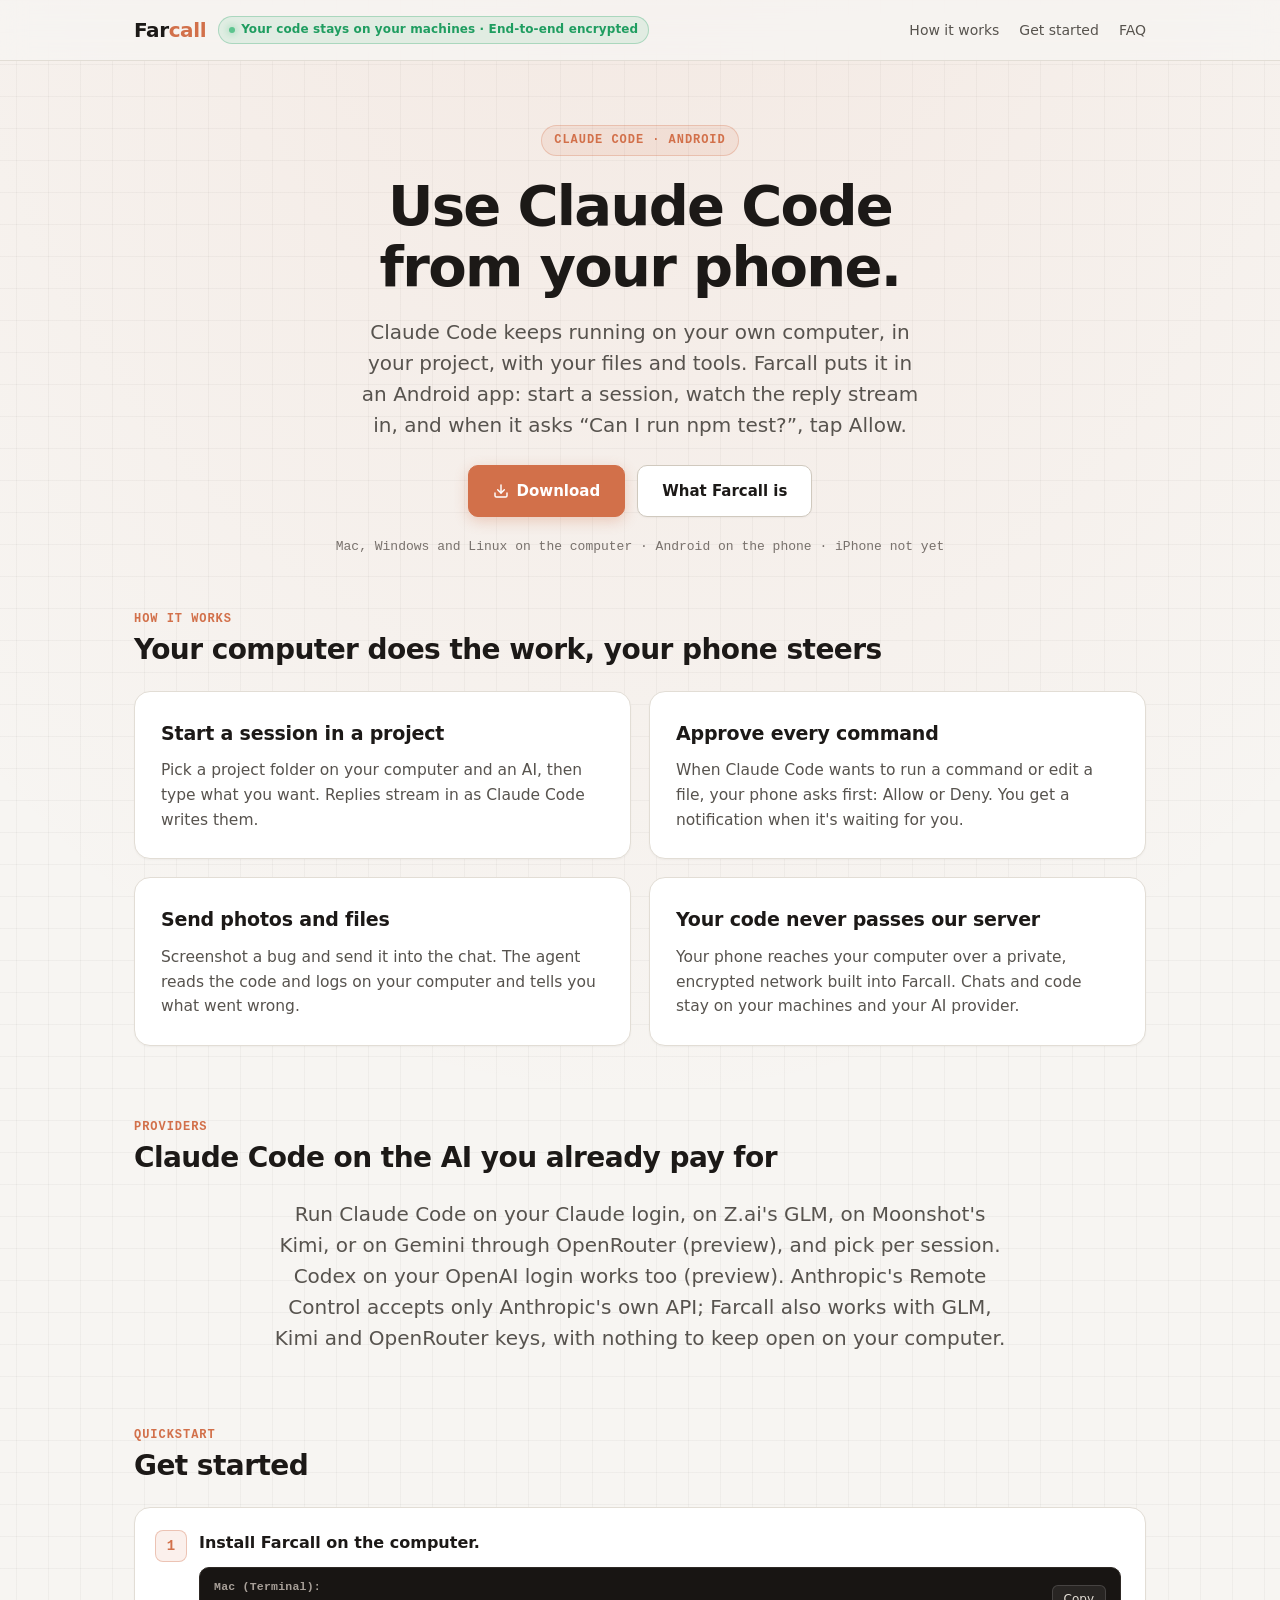
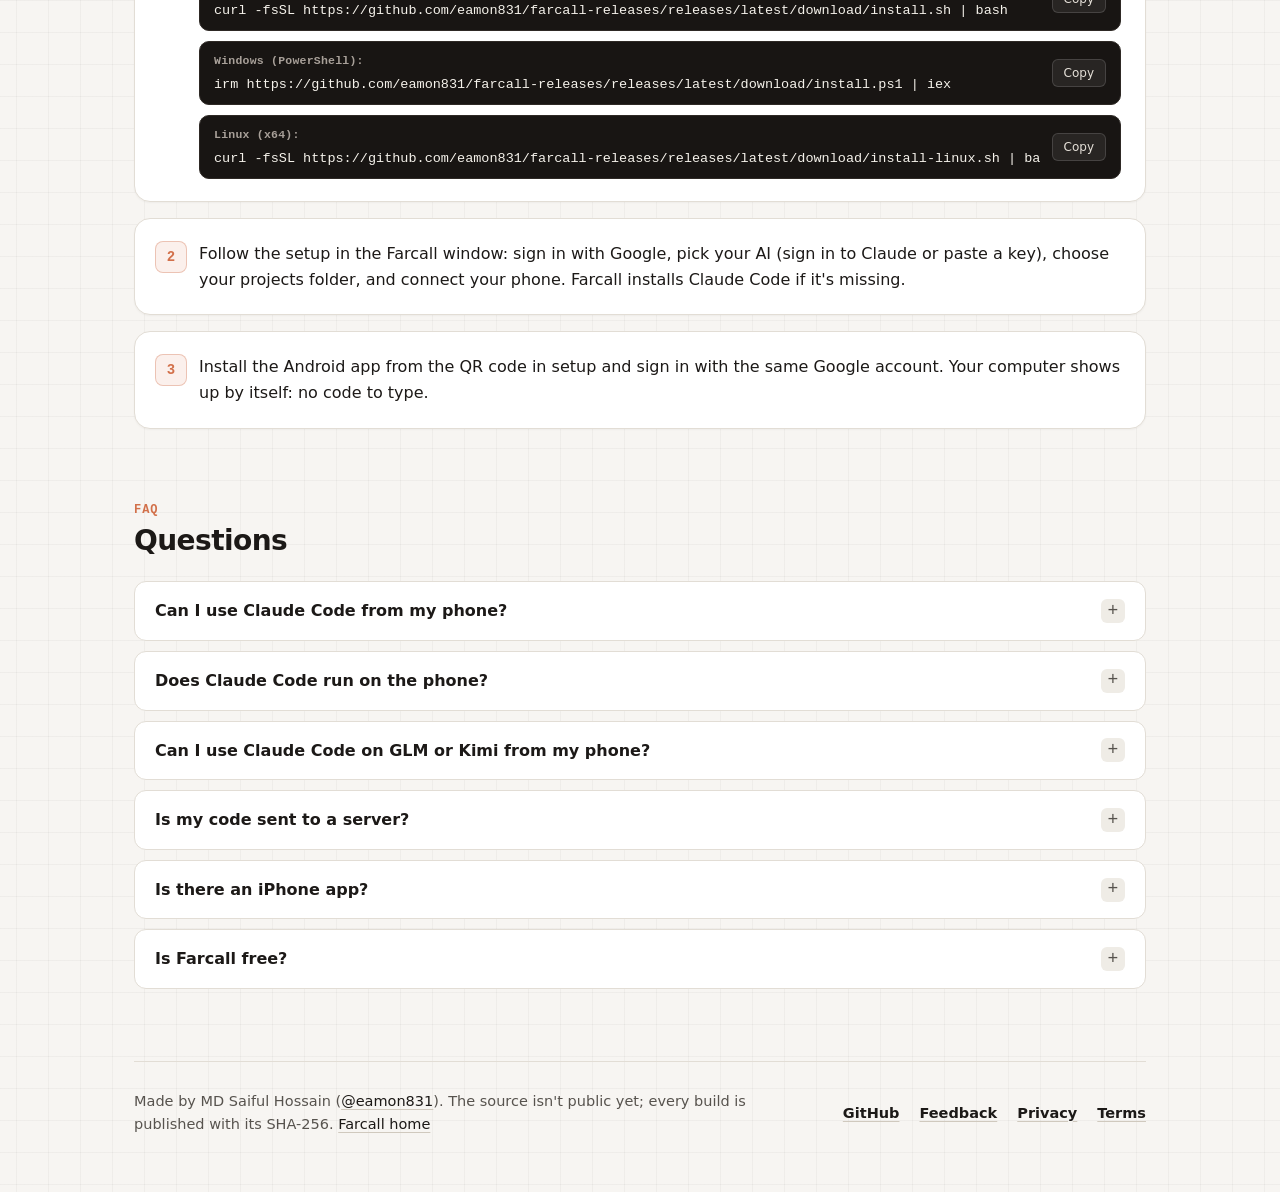
==== claude-code-from-phone/index.html @ 438e06a1 "Terms page (draft) linked from every footer and the sitemap Google's consent screen names a Terms of" ====
<!doctype html>
<html lang="en">
<head>
<meta charset="utf-8">
<meta name="viewport" content="width=device-width, initial-scale=1">
<title>Use Claude Code from your phone (Android) · Farcall</title>
<meta name="description" content="Run Claude Code on your own Mac, Windows or Linux computer and drive it from your Android phone: start sessions, watch replies stream, and approve or deny every command. Works with Claude, GLM, Kimi or Gemini.">
<link rel="canonical" href="https://farcall.app/claude-code-from-phone/">
<link rel="icon" href="/images/favicon.svg" type="image/svg+xml">
<link rel="icon" href="/images/favicon-32.png" sizes="32x32" type="image/png">
<link rel="icon" href="/images/favicon-192.png" sizes="192x192" type="image/png">
<link rel="apple-touch-icon" href="/images/apple-touch-icon.png">
<meta name="theme-color" content="#1C1917">
<meta property="og:type" content="article">
<meta property="og:site_name" content="Farcall">
<meta property="og:title" content="Use Claude Code from your phone">
<meta property="og:description" content="Claude Code runs on your own computer; you chat with it and approve its commands from your Android phone. Your code and chats stay on your machines.">
<meta property="og:url" content="https://farcall.app/claude-code-from-phone/">
<meta property="og:image" content="https://farcall.app/images/social-card.png">
<meta property="og:image:width" content="1200">
<meta property="og:image:height" content="630">
<meta name="twitter:card" content="summary_large_image">
<meta name="twitter:title" content="Use Claude Code from your phone">
<meta name="twitter:description" content="Claude Code on your own computer, driven from your Android phone. Approve every command with a tap.">
<meta name="twitter:image" content="https://farcall.app/images/social-card.png">
<link rel="stylesheet" href="/site.css">
<script type="application/ld+json">
{"@context": "https://schema.org", "@type": "FAQPage", "mainEntity": [{"@type": "Question", "name": "Can I use Claude Code from my phone?", "acceptedAnswer": {"@type": "Answer", "text": "Yes. Claude Code keeps running on your own computer, and Farcall gives you an Android app to drive it: start a session in a project, read replies as they stream, and approve or deny each command or file edit."}}, {"@type": "Question", "name": "Does Claude Code run on the phone?", "acceptedAnswer": {"@type": "Answer", "text": "No. It runs on your Mac, Windows PC or Linux machine, with your files, tools and logins. The phone is the remote: you type what you want and tap Allow or Deny."}}, {"@type": "Question", "name": "Can I use Claude Code on GLM or Kimi from my phone?", "acceptedAnswer": {"@type": "Answer", "text": "Yes. Claude Code in Farcall can run on your Claude login, on Z.ai's GLM, on Moonshot's Kimi, or on Gemini through OpenRouter (preview). You pick per session."}}, {"@type": "Question", "name": "Is my code sent to a server?", "acceptedAnswer": {"@type": "Answer", "text": "No. Your phone reaches your computer over a private, encrypted network built into Farcall. Farcall's server only signs your devices in and helps them find each other; your code and chats stay on your machines and your AI provider."}}, {"@type": "Question", "name": "Is there an iPhone app?", "acceptedAnswer": {"@type": "Answer", "text": "Not yet: the phone app is Android only for now."}}, {"@type": "Question", "name": "Is Farcall free?", "acceptedAnswer": {"@type": "Answer", "text": "Yes, Farcall itself is free to download. You pay your AI provider as you normally would."}}]}
</script>
</head>
<body>

<header class="site-header">
  <div class="header-inner">
    <div class="brand-wrap">
      <a class="brand" href="/" style="text-decoration:none">Far<span>call</span></a>
      <span class="status-pill">Your code stays on your machines · End-to-end encrypted</span>
    </div>
    <nav class="header-nav" aria-label="Page sections">
      <a href="#how">How it works</a>
      <a href="#setup">Get started</a>
      <a href="#questions">FAQ</a>
    </nav>
  </div>
</header>

<main>
  <section class="hero">
    <div class="eyebrow">Claude Code · Android</div>
    <h1>Use Claude Code from your phone.</h1>
    <p class="lead">Claude Code keeps running on your own computer, in your project, with your files and tools. Farcall puts it in an Android app: start a session, watch the reply stream in, and when it asks &ldquo;Can I run npm test?&rdquo;, tap Allow.</p>

    <div class="buttons">
      <a class="btn primary" href="https://github.com/eamon831/farcall-releases/releases/latest">
        <svg viewBox="0 0 24 24" fill="none" stroke="currentColor" stroke-width="2.2" stroke-linecap="round" stroke-linejoin="round" aria-hidden="true"><path d="M21 15v4a2 2 0 0 1-2 2H5a2 2 0 0 1-2-2v-4"/><polyline points="7 10 12 15 17 10"/><line x1="12" y1="15" x2="12" y2="3"/></svg>
        Download
      </a>
      <a class="btn" href="/">What Farcall is</a>
    </div>

    <p class="aside">Mac, Windows and Linux on the computer · Android on the phone · iPhone not yet</p>
  </section>

  <section class="features-section" id="how">
    <div class="section-head">
      <span class="section-kicker">How it works</span>
      <h2 class="section-title">Your computer does the work, your phone steers</h2>
    </div>
    <div class="grid">
      <div class="card">
        <h2>Start a session in a project</h2>
        <p>Pick a project folder on your computer and an AI, then type what you want. Replies stream in as Claude Code writes them.</p>
      </div>
      <div class="card">
        <h2>Approve every command</h2>
        <p>When Claude Code wants to run a command or edit a file, your phone asks first: Allow or Deny. You get a notification when it's waiting for you.</p>
      </div>
      <div class="card">
        <h2>Send photos and files</h2>
        <p>Screenshot a bug and send it into the chat. The agent reads the code and logs on your computer and tells you what went wrong.</p>
      </div>
      <div class="card">
        <h2>Your code never passes our server</h2>
        <p>Your phone reaches your computer over a private, encrypted network built into Farcall. Chats and code stay on your machines and your AI provider.</p>
      </div>
    </div>
  </section>

  <section class="features-section" id="providers">
    <div class="section-head">
      <span class="section-kicker">Providers</span>
      <h2 class="section-title">Claude Code on the AI you already pay for</h2>
    </div>
    <p class="lead" style="max-width:760px;margin:0 auto 22px;text-align:center">Run Claude Code on your Claude login, on Z.ai's GLM, on Moonshot's Kimi, or on Gemini through OpenRouter (preview), and pick per session. Codex on your OpenAI login works too (preview). Anthropic's Remote Control accepts only Anthropic's own API; Farcall also works with GLM, Kimi and OpenRouter keys, with nothing to keep open on your computer.</p>
  </section>

  <section class="setup-section" id="setup">
    <div class="section-head">
      <span class="section-kicker">Quickstart</span>
      <h3>Get started</h3>
    </div>
    <ol class="steps">
      <li>
        <span class="step-title">Install Farcall on the computer.</span>
        <div class="cmd-list">
          <div class="cmd-row">
            <div class="cmd-content">
              <span class="os-label">Mac (Terminal):</span>
              <code>curl -fsSL https://github.com/eamon831/farcall-releases/releases/latest/download/install.sh | bash</code>
            </div>
            <button type="button" class="copy-btn" aria-label="Copy Mac command">Copy</button>
          </div>
          <div class="cmd-row">
            <div class="cmd-content">
              <span class="os-label">Windows (PowerShell):</span>
              <code>irm https://github.com/eamon831/farcall-releases/releases/latest/download/install.ps1 | iex</code>
            </div>
            <button type="button" class="copy-btn" aria-label="Copy Windows command">Copy</button>
          </div>
          <div class="cmd-row">
            <div class="cmd-content">
              <span class="os-label">Linux (x64):</span>
              <code>curl -fsSL https://github.com/eamon831/farcall-releases/releases/latest/download/install-linux.sh | bash</code>
            </div>
            <button type="button" class="copy-btn" aria-label="Copy Linux command">Copy</button>
          </div>
        </div>
      </li>
      <li>Follow the setup in the Farcall window: sign in with Google, pick your AI (sign in to Claude or paste a key), choose your projects folder, and connect your phone. Farcall installs Claude Code if it's missing.</li>
      <li>Install the Android app from the QR code in setup and sign in with the same Google account. Your computer shows up by itself: no code to type.</li>
    </ol>
  </section>

  <section class="faq-section" id="questions">
    <div class="section-head">
      <span class="section-kicker">FAQ</span>
      <h3>Questions</h3>
    </div>
    <div class="faq">
      <details><summary>Can I use Claude Code from my phone?</summary><p>Yes. Claude Code keeps running on your own computer, and Farcall gives you an Android app to drive it: start a session in a project, read replies as they stream, and approve or deny each command or file edit.</p></details>
      <details><summary>Does Claude Code run on the phone?</summary><p>No. It runs on your Mac, Windows PC or Linux machine, with your files, tools and logins. The phone is the remote: you type what you want and tap Allow or Deny.</p></details>
      <details><summary>Can I use Claude Code on GLM or Kimi from my phone?</summary><p>Yes. Claude Code in Farcall can run on your Claude login, on Z.ai's GLM, on Moonshot's Kimi, or on Gemini through OpenRouter (preview). You pick per session.</p></details>
      <details><summary>Is my code sent to a server?</summary><p>No. Your phone reaches your computer over a private, encrypted network built into Farcall. Farcall's server only signs your devices in and helps them find each other; your code and chats stay on your machines and your AI provider.</p></details>
      <details><summary>Is there an iPhone app?</summary><p>Not yet: the phone app is Android only for now.</p></details>
      <details><summary>Is Farcall free?</summary><p>Yes, Farcall itself is free to download. You pay your AI provider as you normally would.</p></details>
    </div>
  </section>

  <footer>
    <span class="footer-note">Made by MD Saiful Hossain (<a href="https://github.com/eamon831">@eamon831</a>). The source isn't public yet; every build is published with its SHA-256. <a href="/">Farcall home</a></span>
    <div class="footer-links">
      <a href="https://github.com/eamon831/farcall-releases">GitHub</a>
      <a href="https://github.com/eamon831/farcall-releases/issues/new/choose">Feedback</a>
      <a href="/privacy/">Privacy</a>
      <a href="/terms/">Terms</a>
    </div>
  </footer>
</main>

<script>
  document.querySelectorAll('.copy-btn').forEach(btn => {
    btn.addEventListener('click', () => {
      const code = btn.parentElement.querySelector('code').innerText;
      navigator.clipboard.writeText(code).then(() => {
        btn.textContent = 'Copied';
        btn.classList.add('copied');
        setTimeout(() => { btn.textContent = 'Copy'; btn.classList.remove('copied'); }, 1800);
      });
    });
  });
</script>
<!-- Cloudflare Web Analytics (counts visits; no cookies, no personal data). The token is public by design. -->
<script type='module' src='https://static.cloudflareinsights.com/beacon.min.js' data-cf-beacon='{"token": "83fa978853154d9fa263d07489d4963b"}'></script>
<!-- End Cloudflare Web Analytics -->
</body>
</html>
---- site.css ----
:root {
    --bg: #F7F5F2;
    --bg-elevated: #FFFFFF;
    --bg-subtle: #EFECE6;
    --fg: #1C1917;
    --muted: #57534E;
    --subtle: #78716C;
    --line: #E2DDD5;
    --line-strong: #D0C9BE;
    --accent: #D2704A;
    --accent-hover: #BD5E38;
    --accent-fg: #FFFFFF;
    --accent-tint: rgba(210, 112, 74, 0.1);
    --emerald: #1F9D60;
    --emerald-bg: rgba(92, 196, 142, 0.14);
    --emerald-dot: #5CC48E;
    --code-bg: #181513;
    --code-fg: #F5F2EB;
    --code-line: #2E2925;
    --shadow-sm: 0 1px 2px rgba(28, 25, 23, 0.04);
    --shadow-md: 0 12px 32px -8px rgba(28, 25, 23, 0.08), 0 2px 6px rgba(28, 25, 23, 0.04);
    --shadow-phone: 0 24px 48px -12px rgba(28, 25, 23, 0.18), 0 4px 12px rgba(28, 25, 23, 0.08);
    --grid-color: rgba(28, 25, 23, 0.035);
  }

  @media (prefers-color-scheme: dark) {
    :root {
      --bg: #110F0E;
      --bg-elevated: #1A1715;
      --bg-subtle: #221E1B;
      --fg: #F5F2EE;
      --muted: #A8A099;
      --subtle: #787069;
      --line: #2B2623;
      --line-strong: #3B342F;
      --accent: #D2704A;
      --accent-hover: #E07E58;
      --accent-fg: #FFFFFF;
      --accent-tint: rgba(210, 112, 74, 0.15);
      --emerald: #5CC48E;
      --emerald-bg: rgba(92, 196, 142, 0.12);
      --emerald-dot: #5CC48E;
      --code-bg: #161311;
      --code-fg: #EDE8E3;
      --code-line: #2B2623;
      --shadow-sm: 0 1px 2px rgba(0, 0, 0, 0.25);
      --shadow-md: 0 16px 36px -8px rgba(0, 0, 0, 0.45);
      --shadow-phone: 0 28px 56px -12px rgba(0, 0, 0, 0.7), 0 0 1px 1px rgba(255, 255, 255, 0.04);
      --grid-color: rgba(255, 255, 255, 0.025);
    }
  }

  * { box-sizing: border-box; }
  html { scroll-behavior: smooth; }

  body {
    margin: 0;
    background-color: var(--bg);
    background-image: 
      radial-gradient(ellipse 80% 50% at 50% -10%, var(--accent-tint), transparent),
      linear-gradient(to right, var(--grid-color) 1px, transparent 1px),
      linear-gradient(to bottom, var(--grid-color) 1px, transparent 1px);
    background-size: 100% 100%, 32px 32px, 32px 32px;
    background-position: top center;
    color: var(--fg);
    font: 16px/1.6 system-ui, -apple-system, BlinkMacSystemFont, "Segoe UI", Roboto, Oxygen, Ubuntu, Cantarell, sans-serif;
    -webkit-font-smoothing: antialiased;
  }

  /* Top Header Navigation */
  .site-header {
    position: sticky;
    top: 0;
    z-index: 50;
    backdrop-filter: blur(12px);
    -webkit-backdrop-filter: blur(12px);
    background: color-mix(in srgb, var(--bg) 82%, transparent);
    border-bottom: 1px solid var(--line);
  }
  .header-inner {
    max-width: 1060px;
    margin: 0 auto;
    padding: 14px 24px;
    display: flex;
    align-items: center;
    justify-content: space-between;
    gap: 16px;
  }
  .brand-wrap {
    display: flex;
    align-items: center;
    gap: 12px;
  }
  .brand {
    font-weight: 750;
    font-size: 20px;
    letter-spacing: -0.02em;
    color: var(--fg);
    display: inline-flex;
    align-items: center;
  }
  .brand span { color: var(--accent); }
  .status-pill {
    display: inline-flex;
    align-items: center;
    gap: 6px;
    font-size: 12px;
    font-weight: 600;
    color: var(--emerald);
    background: var(--emerald-bg);
    border: 1px solid color-mix(in srgb, var(--emerald) 28%, transparent);
    padding: 3px 10px;
    border-radius: 999px;
    letter-spacing: 0.01em;
  }
  .status-pill::before {
    content: "";
    width: 6px;
    height: 6px;
    border-radius: 50%;
    background: var(--emerald-dot);
    box-shadow: 0 0 8px var(--emerald-dot);
  }
  .header-nav {
    display: flex;
    align-items: center;
    gap: 20px;
    font-size: 14px;
    font-weight: 500;
  }
  .header-nav a {
    color: var(--muted);
    text-decoration: none;
    transition: color 0.15s ease;
  }
  .header-nav a:hover { color: var(--fg); }
  @media (max-width: 600px) {
    .status-pill { display: none; }
    .header-nav { gap: 14px; font-size: 13px; }
  }

  main {
    max-width: 1060px;
    margin: 0 auto;
    padding: 64px 24px 56px;
  }

  /* Hero Section */
  .hero {
    max-width: 780px;
    margin: 0 auto 52px;
    text-align: center;
  }
  .eyebrow {
    display: inline-flex;
    align-items: center;
    gap: 8px;
    font-family: ui-monospace, SFMono-Regular, Menlo, Monaco, Consolas, monospace;
    font-size: 12px;
    font-weight: 600;
    text-transform: uppercase;
    letter-spacing: 0.08em;
    color: var(--accent);
    background: var(--accent-tint);
    border: 1px solid color-mix(in srgb, var(--accent) 28%, transparent);
    padding: 5px 12px;
    border-radius: 999px;
    margin-bottom: 20px;
  }
  h1 {
    font-size: clamp(32px, 5.2vw, 56px);
    line-height: 1.08;
    margin: 0 0 20px;
    letter-spacing: -0.03em;
    font-weight: 800;
    text-wrap: balance;
  }
  .lead {
    font-size: clamp(17px, 2.2vw, 20px);
    line-height: 1.55;
    color: var(--muted);
    margin: 0 auto 24px;
    max-width: 650px;
    text-wrap: balance;
  }
  .buttons {
    display: flex;
    flex-wrap: wrap;
    justify-content: center;
    gap: 12px;
    margin: 0 0 20px;
  }
  .btn {
    display: inline-flex;
    align-items: center;
    justify-content: center;
    gap: 8px;
    padding: 13px 24px;
    border-radius: 10px;
    text-decoration: none;
    font-weight: 600;
    font-size: 15px;
    border: 1px solid var(--line-strong);
    color: var(--fg);
    background: var(--bg-elevated);
    box-shadow: var(--shadow-sm);
    transition: all 0.15s ease;
  }
  .btn:hover {
    border-color: var(--muted);
    transform: translateY(-1px);
  }
  .btn.primary {
    background: var(--accent);
    color: var(--accent-fg);
    border-color: var(--accent);
    box-shadow: 0 4px 14px rgba(210, 112, 74, 0.3);
  }
  .btn.primary:hover {
    background: var(--accent-hover);
    border-color: var(--accent-hover);
  }
  .btn svg {
    width: 16px;
    height: 16px;
    flex-shrink: 0;
  }
  .aside {
    font-family: ui-monospace, SFMono-Regular, Menlo, Monaco, Consolas, monospace;
    font-size: 13px;
    font-style: normal;
    color: var(--subtle);
    margin: 0;
  }

  /* Phone Showcase Stage */
  .showcase {
    position: relative;
    background: linear-gradient(180deg, var(--bg-elevated) 0%, var(--bg-subtle) 100%);
    border: 1px solid var(--line);
    border-radius: 24px;
    padding: 36px 28px 32px;
    margin: 0 0 72px;
    box-shadow: var(--shadow-md);
  }
  .shots {
    display: grid;
    grid-template-columns: repeat(5, 1fr);
    gap: 20px;
    align-items: start;
  }
  @media (max-width: 1100px) and (min-width: 761px) {
    .shots { grid-template-columns: repeat(3, 1fr); gap: 24px; }
  }
  .shot-item {
    display: flex;
    flex-direction: column;
    align-items: center;
    gap: 14px;
  }
  .shots picture {
    display: block;
    width: 100%;
    max-width: 280px;
    transition: transform 0.25s ease;
  }
  .shots picture:hover {
    transform: translateY(-4px);
  }
  .shots img {
    width: 100%;
    height: auto;
    display: block;
    border-radius: 26px;
    box-shadow: var(--shadow-phone);
  }
  .shot-label {
    display: inline-flex;
    align-items: center;
    gap: 6px;
    font-family: ui-monospace, SFMono-Regular, Menlo, monospace;
    font-size: 12px;
    color: var(--muted);
    background: var(--bg-elevated);
    border: 1px solid var(--line);
    padding: 4px 10px;
    border-radius: 999px;
  }
  .shot-label .step-dot {
    width: 6px;
    height: 6px;
    border-radius: 50%;
    background: var(--accent);
  }
  .shot-item:nth-child(2) .shot-label .step-dot {
    background: var(--emerald-dot);
  }

  @media (max-width: 760px) {
    .showcase { padding: 20px 14px; border-radius: 18px; }
    .shots {
      display: flex;
      overflow-x: auto;
      scroll-snap-type: x mandatory;
      gap: 16px;
      padding-bottom: 8px;
      -webkit-overflow-scrolling: touch;
    }
    .shot-item {
      flex: 0 0 78%;
      max-width: 270px;
      scroll-snap-align: center;
    }
  }

  /* Section Headers */
  .section-head {
    margin: 0 0 24px;
    display: flex;
    flex-direction: column;
    gap: 4px;
  }
  .section-kicker {
    font-family: ui-monospace, SFMono-Regular, Menlo, monospace;
    font-size: 12px;
    font-weight: 600;
    text-transform: uppercase;
    letter-spacing: 0.08em;
    color: var(--accent);
  }
  h3, .section-title {
    font-size: clamp(22px, 3vw, 28px);
    line-height: 1.2;
    font-weight: 750;
    letter-spacing: -0.02em;
    margin: 0;
    color: var(--fg);
  }

  /* Architecture Diagram */
  .arch-section {
    margin: 0 0 72px;
  }
  /* The diagram SVGs carry their own light/dark background (images/diagram-*.svg). */
  figure {
    margin: 0;
    border: 1px solid var(--line-strong);
    border-radius: 18px;
    overflow: hidden;
    box-shadow: var(--shadow-sm);
  }
  figure img {
    width: 100%;
    height: auto;
    display: block;
  }

  /* Features Grid */
  .features-section {
    margin: 0 0 72px;
  }
  .grid {
    display: grid;
    grid-template-columns: repeat(2, 1fr);
    gap: 18px;
  }
  @media (max-width: 680px) {
    .grid { grid-template-columns: 1fr; }
  }
  .card {
    background: var(--bg-elevated);
    border: 1px solid var(--line);
    border-radius: 16px;
    padding: 26px;
    box-shadow: var(--shadow-sm);
    display: flex;
    flex-direction: column;
    gap: 10px;
    transition: border-color 0.15s ease;
  }
  .card:hover {
    border-color: var(--line-strong);
  }
  .card-icon {
    width: 36px;
    height: 36px;
    border-radius: 10px;
    background: var(--accent-tint);
    border: 1px solid color-mix(in srgb, var(--accent) 25%, transparent);
    color: var(--accent);
    display: inline-flex;
    align-items: center;
    justify-content: center;
    margin-bottom: 4px;
  }
  .card:nth-child(2) .card-icon,
  .card:nth-child(3) .card-icon {
    background: var(--emerald-bg);
    border-color: color-mix(in srgb, var(--emerald) 28%, transparent);
    color: var(--emerald);
  }
  .card-icon svg {
    width: 18px;
    height: 18px;
  }
  .card h2 {
    font-size: 19px;
    font-weight: 700;
    letter-spacing: -0.01em;
    margin: 0;
  }
  .card p {
    margin: 0;
    color: var(--muted);
    font-size: 15.5px;
    line-height: 1.6;
  }

  /* Get Started / Setup Steps */
  .setup-section {
    margin: 0 0 72px;
  }
  ol.steps {
    list-style: none;
    counter-reset: step-counter;
    padding: 0;
    margin: 0;
    display: flex;
    flex-direction: column;
    gap: 16px;
  }
  ol.steps > li {
    counter-increment: step-counter;
    background: var(--bg-elevated);
    border: 1px solid var(--line);
    border-radius: 16px;
    padding: 22px 24px 22px 64px;
    position: relative;
    box-shadow: var(--shadow-sm);
    font-size: 16px;
    color: var(--fg);
  }
  ol.steps > li::before {
    content: counter(step-counter);
    position: absolute;
    left: 20px;
    top: 22px;
    width: 30px;
    height: 30px;
    border-radius: 8px;
    background: var(--accent-tint);
    border: 1px solid color-mix(in srgb, var(--accent) 35%, transparent);
    color: var(--accent);
    font-family: ui-monospace, SFMono-Regular, Menlo, monospace;
    font-weight: 700;
    font-size: 14px;
    display: flex;
    align-items: center;
    justify-content: center;
  }
  .step-title {
    font-weight: 650;
    display: block;
    margin-bottom: 12px;
  }
  .cmd-list {
    display: flex;
    flex-direction: column;
    gap: 10px;
    margin-top: 8px;
  }
  .cmd-row {
    background: var(--code-bg);
    border: 1px solid var(--code-line);
    border-radius: 10px;
    padding: 10px 14px;
    display: flex;
    align-items: center;
    justify-content: space-between;
    gap: 12px;
    overflow-x: auto;
  }
  .cmd-content {
    display: flex;
    flex-direction: column;
    gap: 4px;
    min-width: 0;
    flex: 1;
  }
  .os-label {
    font-family: ui-monospace, SFMono-Regular, Menlo, monospace;
    font-size: 11.5px;
    font-weight: 600;
    color: #A8A099;
    letter-spacing: 0.02em;
  }
  code {
    font: 13.5px/1.45 ui-monospace, SFMono-Regular, Menlo, Monaco, Consolas, monospace;
    color: var(--code-fg);
    background: transparent;
    border: none;
    padding: 0;
    white-space: nowrap;
    overflow-x: auto;
    display: block;
  }
  #use code {
    display: inline;
    white-space: normal;
    color: inherit;
    font-size: 0.92em;
    font-weight: 600;
  }
  .copy-btn {
    flex-shrink: 0;
    background: rgba(255, 255, 255, 0.07);
    border: 1px solid rgba(255, 255, 255, 0.14);
    color: #E5E0D8;
    font: 500 12px/1 system-ui, -apple-system, sans-serif;
    padding: 7px 11px;
    border-radius: 6px;
    cursor: pointer;
    transition: all 0.15s ease;
  }
  .copy-btn:hover {
    background: rgba(255, 255, 255, 0.14);
    color: #FFFFFF;
  }
  .copy-btn.copied {
    background: rgba(92, 196, 142, 0.2);
    border-color: #5CC48E;
    color: #5CC48E;
  }

  @media (max-width: 560px) {
    ol.steps > li {
      padding: 56px 16px 18px 16px;
    }
    ol.steps > li::before {
      left: 16px;
      top: 16px;
    }
    .cmd-row {
      flex-direction: column;
      align-items: stretch;
    }
    code {
      white-space: pre-wrap;
      word-break: break-all;
    }
    .copy-btn {
      align-self: flex-end;
    }
  }

  /* FAQ Section */
  .faq-section {
    margin: 0 0 72px;
  }
  .faq {
    display: flex;
    flex-direction: column;
    gap: 10px;
  }
  details {
    background: var(--bg-elevated);
    border: 1px solid var(--line);
    border-radius: 12px;
    padding: 0;
    transition: border-color 0.15s ease;
  }
  details:hover {
    border-color: var(--line-strong);
  }
  details[open] {
    border-color: var(--line-strong);
    box-shadow: var(--shadow-sm);
  }
  summary {
    cursor: pointer;
    font-weight: 650;
    font-size: 16px;
    padding: 16px 20px;
    list-style: none;
    display: flex;
    align-items: center;
    justify-content: space-between;
    gap: 16px;
  }
  summary::-webkit-details-marker { display: none; }
  summary::after {
    content: "+";
    font-family: ui-monospace, SFMono-Regular, Menlo, monospace;
    font-size: 18px;
    font-weight: 500;
    color: var(--muted);
    width: 24px;
    height: 24px;
    border-radius: 6px;
    background: var(--bg-subtle);
    display: inline-flex;
    align-items: center;
    justify-content: center;
    flex-shrink: 0;
    transition: transform 0.15s ease, color 0.15s ease;
  }
  details[open] summary::after {
    content: "−";
    color: var(--accent);
  }
  details p {
    margin: 0;
    padding: 0 20px 18px;
    color: var(--muted);
    font-size: 15.5px;
    line-height: 1.6;
    border-top: 1px solid var(--line);
    padding-top: 14px;
  }

  /* Footer */
  footer {
    border-top: 1px solid var(--line);
    padding-top: 28px;
    color: var(--muted);
    font-size: 14.5px;
    display: flex;
    flex-wrap: wrap;
    align-items: center;
    justify-content: space-between;
    gap: 18px;
  }
  .footer-note {
    max-width: 680px;
  }
  .footer-links {
    display: flex;
    gap: 20px;
    font-weight: 600;
  }
  footer a {
    color: var(--fg);
    text-decoration: underline;
    text-decoration-color: var(--line-strong);
    text-underline-offset: 3px;
    transition: color 0.15s ease, text-decoration-color 0.15s ease;
  }
  footer a:hover {
    color: var(--accent);
    text-decoration-color: var(--accent);
  }
  @media (max-width: 640px) { .workflow-figure { overflow-x: auto; } .workflow-figure img { min-width: 900px; } }
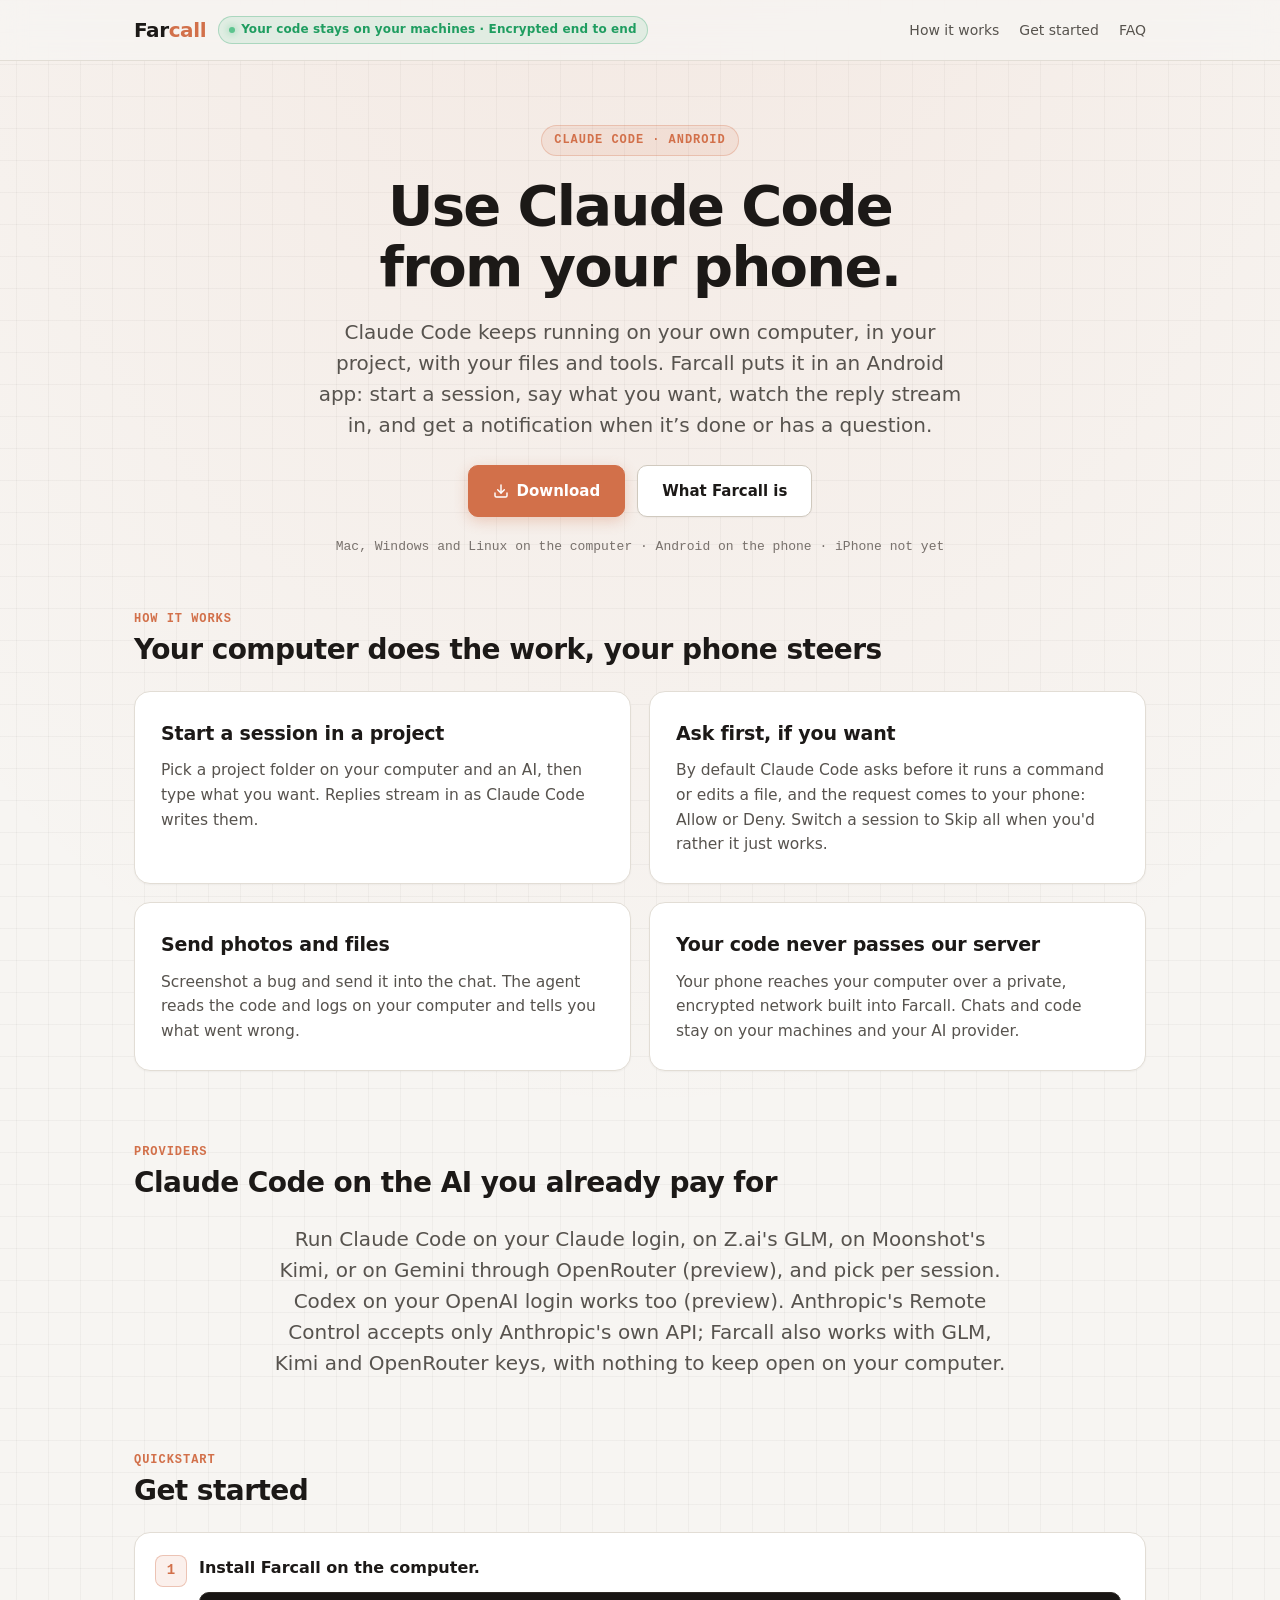
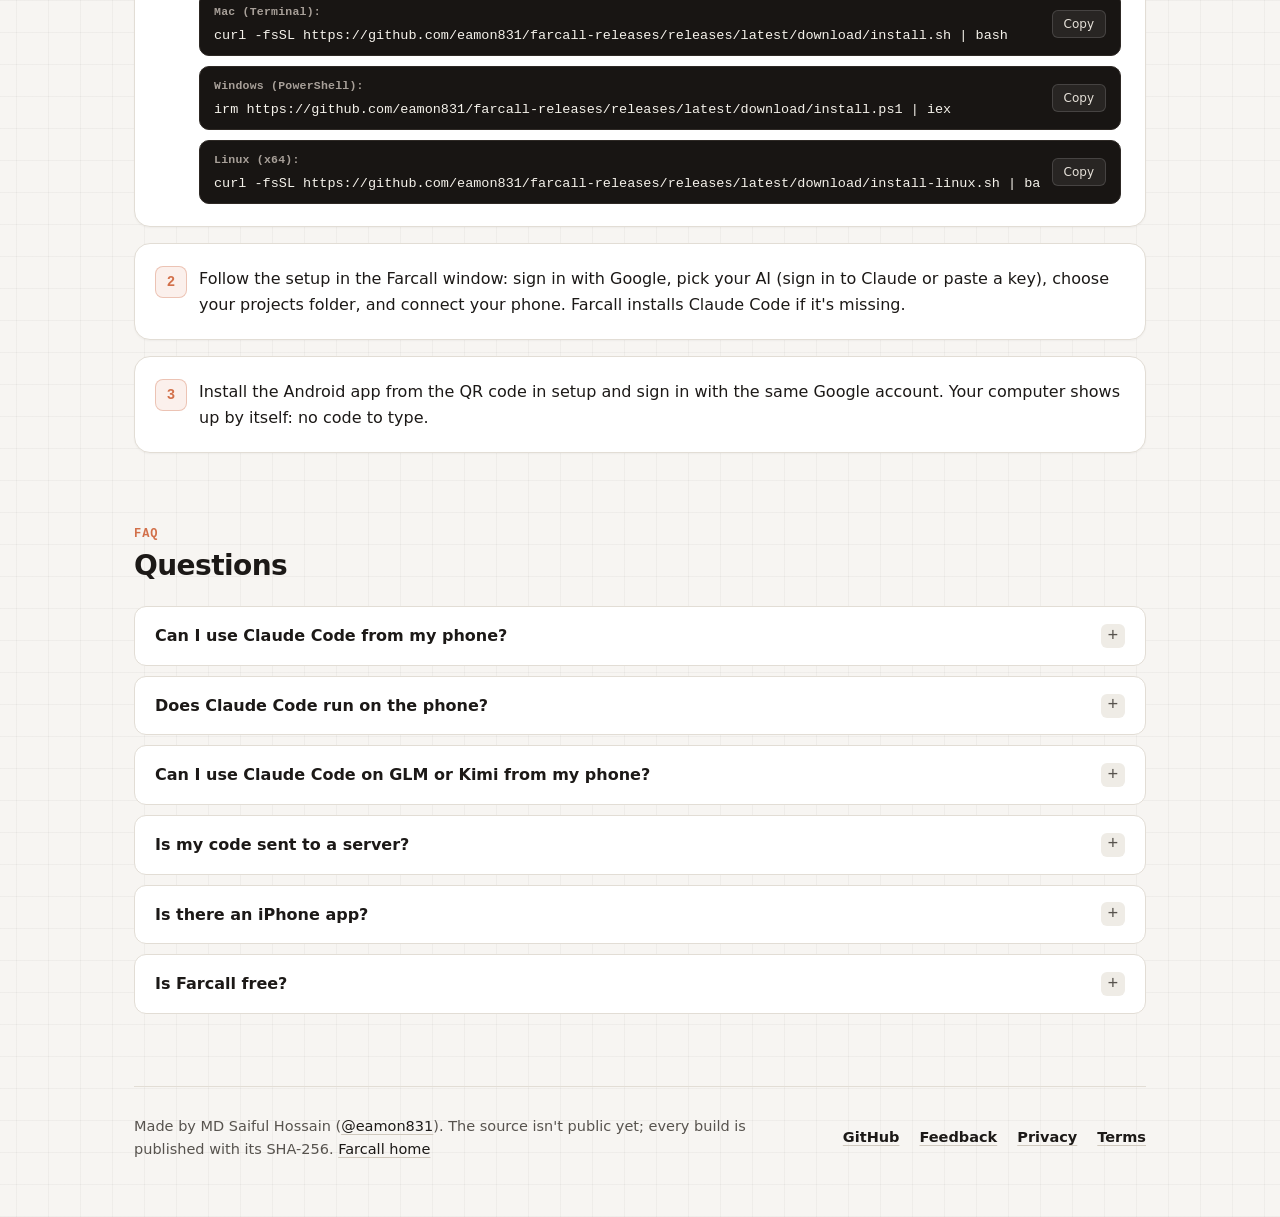
==== commit f9328e6c: "Site: lead with "Build software from your phone" The opening, titles, meta and social card say what " ====
--- a/claude-code-from-phone/index.html
+++ b/claude-code-from-phone/index.html
@@ -4,7 +4,7 @@
 <meta charset="utf-8">
 <meta name="viewport" content="width=device-width, initial-scale=1">
 <title>Use Claude Code from your phone (Android) · Farcall</title>
-<meta name="description" content="Run Claude Code on your own Mac, Windows or Linux computer and drive it from your Android phone: start sessions, watch replies stream, and approve or deny every command. Works with Claude, GLM, Kimi or Gemini.">
+<meta name="description" content="Run Claude Code on your own computer and drive it from your Android phone: start sessions, watch replies stream, and get told when it's done or needs you.">
 <link rel="canonical" href="https://farcall.app/claude-code-from-phone/">
 <link rel="icon" href="/images/favicon.svg" type="image/svg+xml">
 <link rel="icon" href="/images/favicon-32.png" sizes="32x32" type="image/png">
@@ -16,16 +16,16 @@
 <meta property="og:title" content="Use Claude Code from your phone">
 <meta property="og:description" content="Claude Code runs on your own computer; you chat with it and approve its commands from your Android phone. Your code and chats stay on your machines.">
 <meta property="og:url" content="https://farcall.app/claude-code-from-phone/">
-<meta property="og:image" content="https://farcall.app/images/social-card.png">
+<meta property="og:image" content="https://farcall.app/images/social-card.png?v=2026-10-30">
 <meta property="og:image:width" content="1200">
 <meta property="og:image:height" content="630">
 <meta name="twitter:card" content="summary_large_image">
 <meta name="twitter:title" content="Use Claude Code from your phone">
-<meta name="twitter:description" content="Claude Code on your own computer, driven from your Android phone. Approve every command with a tap.">
-<meta name="twitter:image" content="https://farcall.app/images/social-card.png">
+<meta name="twitter:description" content="Claude Code on your own computer, driven from your Android phone. Your phone tells you when it's done or needs you.">
+<meta name="twitter:image" content="https://farcall.app/images/social-card.png?v=2026-10-30">
 <link rel="stylesheet" href="/site.css">
 <script type="application/ld+json">
-{"@context": "https://schema.org", "@type": "FAQPage", "mainEntity": [{"@type": "Question", "name": "Can I use Claude Code from my phone?", "acceptedAnswer": {"@type": "Answer", "text": "Yes. Claude Code keeps running on your own computer, and Farcall gives you an Android app to drive it: start a session in a project, read replies as they stream, and approve or deny each command or file edit."}}, {"@type": "Question", "name": "Does Claude Code run on the phone?", "acceptedAnswer": {"@type": "Answer", "text": "No. It runs on your Mac, Windows PC or Linux machine, with your files, tools and logins. The phone is the remote: you type what you want and tap Allow or Deny."}}, {"@type": "Question", "name": "Can I use Claude Code on GLM or Kimi from my phone?", "acceptedAnswer": {"@type": "Answer", "text": "Yes. Claude Code in Farcall can run on your Claude login, on Z.ai's GLM, on Moonshot's Kimi, or on Gemini through OpenRouter (preview). You pick per session."}}, {"@type": "Question", "name": "Is my code sent to a server?", "acceptedAnswer": {"@type": "Answer", "text": "No. Your phone reaches your computer over a private, encrypted network built into Farcall. Farcall's server only signs your devices in and helps them find each other; your code and chats stay on your machines and your AI provider."}}, {"@type": "Question", "name": "Is there an iPhone app?", "acceptedAnswer": {"@type": "Answer", "text": "Not yet: the phone app is Android only for now."}}, {"@type": "Question", "name": "Is Farcall free?", "acceptedAnswer": {"@type": "Answer", "text": "Yes, Farcall itself is free to download. You pay your AI provider as you normally would."}}]}
+{"@context": "https://schema.org", "@type": "FAQPage", "mainEntity": [{"@type": "Question", "name": "Can I use Claude Code from my phone?", "acceptedAnswer": {"@type": "Answer", "text": "Yes. Claude Code keeps running on your own computer, and Farcall gives you an Android app to drive it: start a session in a project, read replies as they stream, and approve or deny each command or file edit."}}, {"@type": "Question", "name": "Does Claude Code run on the phone?", "acceptedAnswer": {"@type": "Answer", "text": "No. It runs on your Mac, Windows PC or Linux machine, with your files, tools and logins. The phone is where you direct it: you type what you want, and it tells you when the agent is done or needs you."}}, {"@type": "Question", "name": "Can I use Claude Code on GLM or Kimi from my phone?", "acceptedAnswer": {"@type": "Answer", "text": "Yes. Claude Code in Farcall can run on your Claude login, on Z.ai's GLM, on Moonshot's Kimi, or on Gemini through OpenRouter (preview). You pick per session."}}, {"@type": "Question", "name": "Is my code sent to a server?", "acceptedAnswer": {"@type": "Answer", "text": "No. Your phone reaches your computer over a private, encrypted network built into Farcall. Farcall's server only signs your devices in and helps them find each other; your code and chats stay on your machines and your AI provider."}}, {"@type": "Question", "name": "Is there an iPhone app?", "acceptedAnswer": {"@type": "Answer", "text": "Not yet: the phone app is Android only for now."}}, {"@type": "Question", "name": "Is Farcall free?", "acceptedAnswer": {"@type": "Answer", "text": "Yes, Farcall itself is free to download. You pay your AI provider as you normally would."}}]}
 </script>
 </head>
 <body>
@@ -34,7 +34,7 @@
   <div class="header-inner">
     <div class="brand-wrap">
       <a class="brand" href="/" style="text-decoration:none">Far<span>call</span></a>
-      <span class="status-pill">Your code stays on your machines · End-to-end encrypted</span>
+      <span class="status-pill">Your code stays on your machines · Encrypted end to end</span>
     </div>
     <nav class="header-nav" aria-label="Page sections">
       <a href="#how">How it works</a>
@@ -48,7 +48,7 @@
   <section class="hero">
     <div class="eyebrow">Claude Code · Android</div>
     <h1>Use Claude Code from your phone.</h1>
-    <p class="lead">Claude Code keeps running on your own computer, in your project, with your files and tools. Farcall puts it in an Android app: start a session, watch the reply stream in, and when it asks &ldquo;Can I run npm test?&rdquo;, tap Allow.</p>
+    <p class="lead">Claude Code keeps running on your own computer, in your project, with your files and tools. Farcall puts it in an Android app: start a session, say what you want, watch the reply stream in, and get a notification when it&rsquo;s done or has a question.</p>
 
     <div class="buttons">
       <a class="btn primary" href="https://github.com/eamon831/farcall-releases/releases/latest">
@@ -72,8 +72,8 @@
         <p>Pick a project folder on your computer and an AI, then type what you want. Replies stream in as Claude Code writes them.</p>
       </div>
       <div class="card">
-        <h2>Approve every command</h2>
-        <p>When Claude Code wants to run a command or edit a file, your phone asks first: Allow or Deny. You get a notification when it's waiting for you.</p>
+        <h2>Ask first, if you want</h2>
+        <p>By default Claude Code asks before it runs a command or edits a file, and the request comes to your phone: Allow or Deny. Switch a session to Skip all when you'd rather it just works.</p>
       </div>
       <div class="card">
         <h2>Send photos and files</h2>
@@ -138,7 +138,7 @@
     </div>
     <div class="faq">
       <details><summary>Can I use Claude Code from my phone?</summary><p>Yes. Claude Code keeps running on your own computer, and Farcall gives you an Android app to drive it: start a session in a project, read replies as they stream, and approve or deny each command or file edit.</p></details>
-      <details><summary>Does Claude Code run on the phone?</summary><p>No. It runs on your Mac, Windows PC or Linux machine, with your files, tools and logins. The phone is the remote: you type what you want and tap Allow or Deny.</p></details>
+      <details><summary>Does Claude Code run on the phone?</summary><p>No. It runs on your Mac, Windows PC or Linux machine, with your files, tools and logins. The phone is where you direct it: you type what you want, and it tells you when the agent is done or needs you.</p></details>
       <details><summary>Can I use Claude Code on GLM or Kimi from my phone?</summary><p>Yes. Claude Code in Farcall can run on your Claude login, on Z.ai's GLM, on Moonshot's Kimi, or on Gemini through OpenRouter (preview). You pick per session.</p></details>
       <details><summary>Is my code sent to a server?</summary><p>No. Your phone reaches your computer over a private, encrypted network built into Farcall. Farcall's server only signs your devices in and helps them find each other; your code and chats stay on your machines and your AI provider.</p></details>
       <details><summary>Is there an iPhone app?</summary><p>Not yet: the phone app is Android only for now.</p></details>
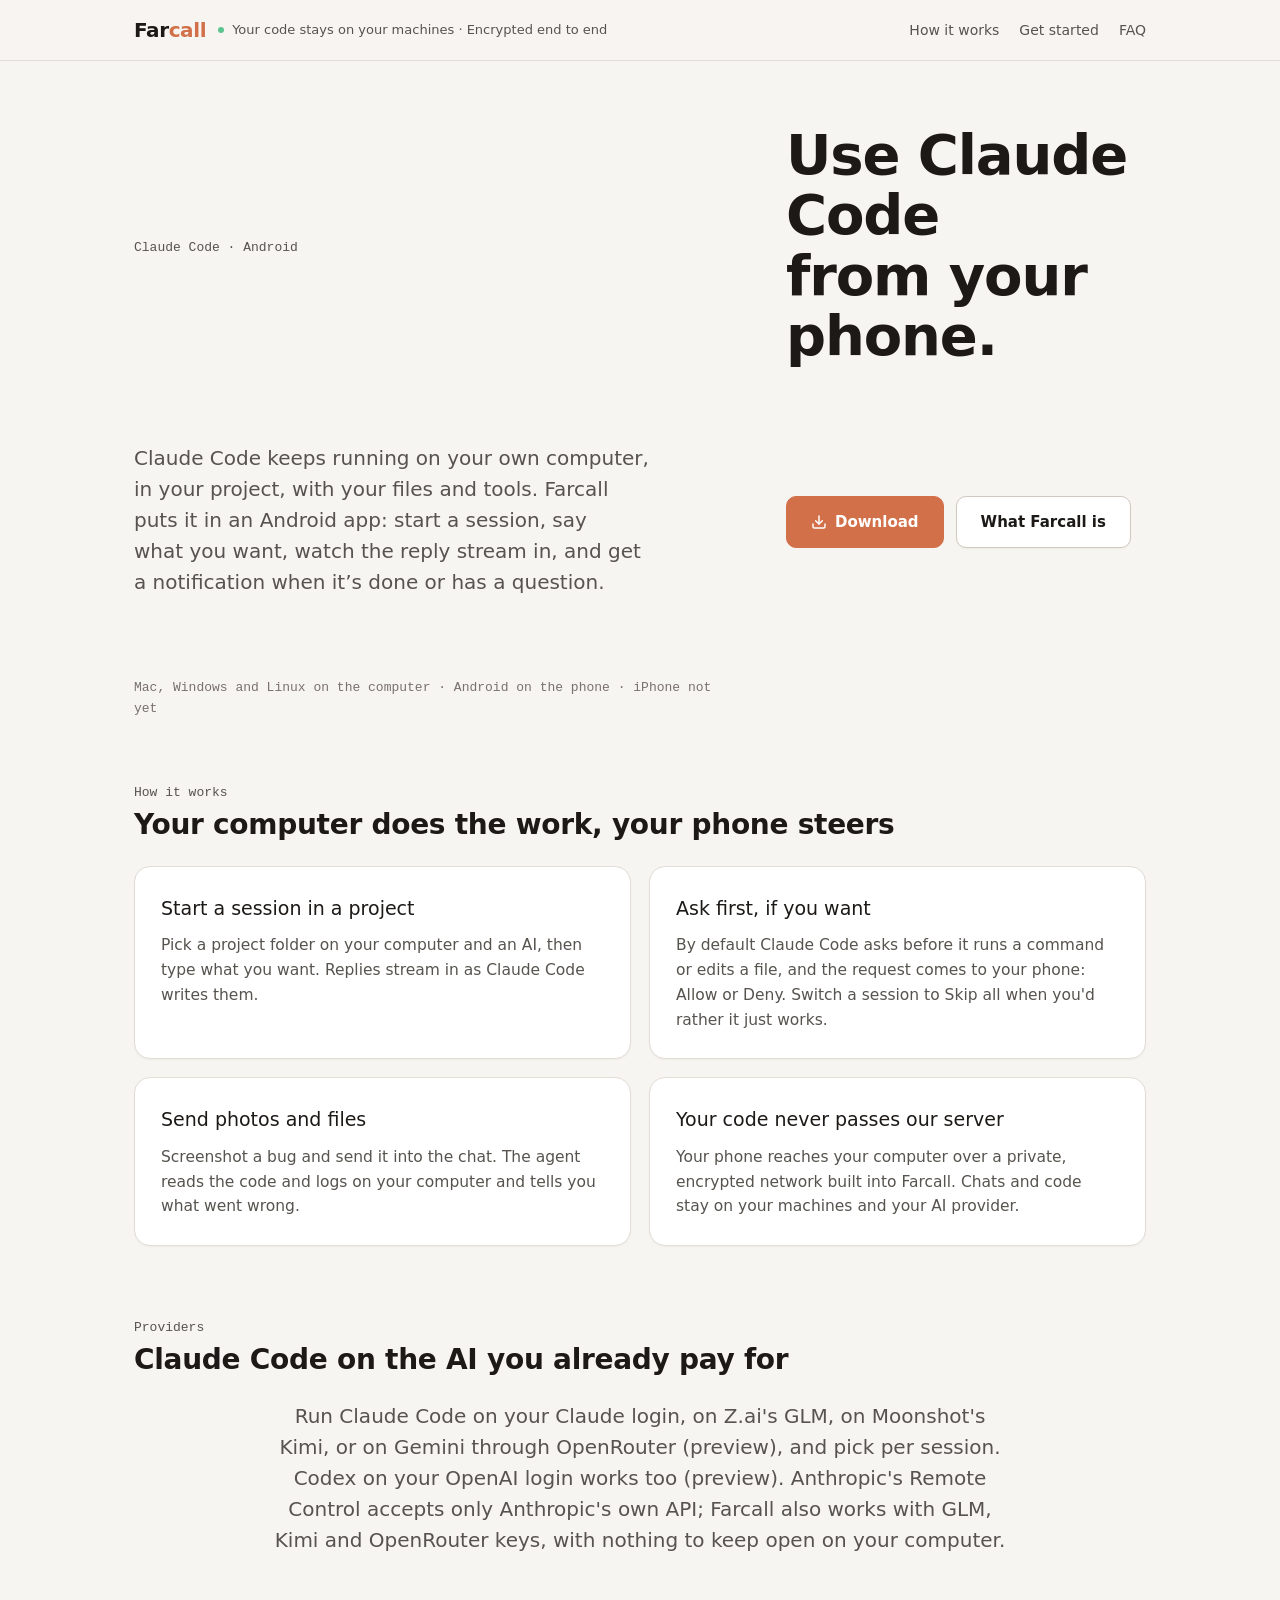
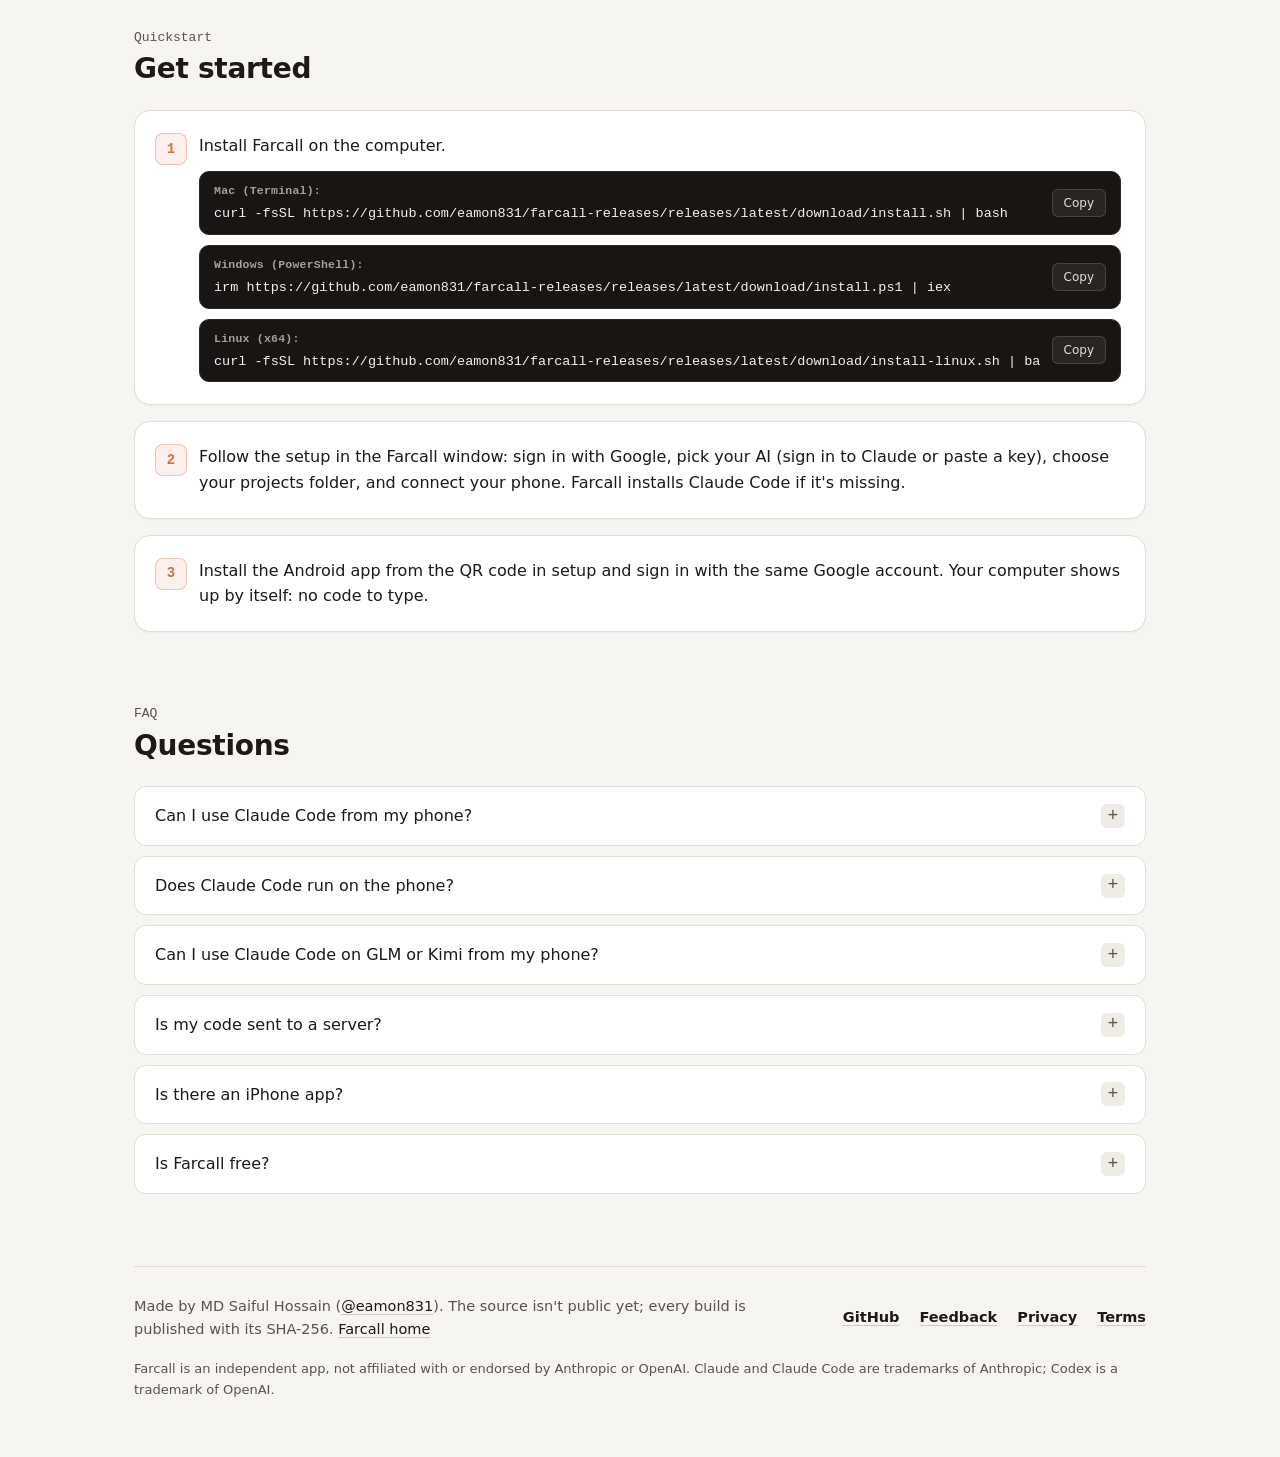
==== commit 4f06173c: "Footer: independence and trademark disclaimer on every page "Farcall is an independent app, not affi" ====
--- a/claude-code-from-phone/index.html
+++ b/claude-code-from-phone/index.html
@@ -16,13 +16,13 @@
 <meta property="og:title" content="Use Claude Code from your phone">
 <meta property="og:description" content="Claude Code runs on your own computer; you chat with it and approve its commands from your Android phone. Your code and chats stay on your machines.">
 <meta property="og:url" content="https://farcall.app/claude-code-from-phone/">
-<meta property="og:image" content="https://farcall.app/images/social-card.png?v=2026-10-30">
+<meta property="og:image" content="https://farcall.app/images/social-card.png?v=2026-10-30b">
 <meta property="og:image:width" content="1200">
 <meta property="og:image:height" content="630">
 <meta name="twitter:card" content="summary_large_image">
 <meta name="twitter:title" content="Use Claude Code from your phone">
 <meta name="twitter:description" content="Claude Code on your own computer, driven from your Android phone. Your phone tells you when it's done or needs you.">
-<meta name="twitter:image" content="https://farcall.app/images/social-card.png?v=2026-10-30">
+<meta name="twitter:image" content="https://farcall.app/images/social-card.png?v=2026-10-30b">
 <link rel="stylesheet" href="/site.css">
 <script type="application/ld+json">
 {"@context": "https://schema.org", "@type": "FAQPage", "mainEntity": [{"@type": "Question", "name": "Can I use Claude Code from my phone?", "acceptedAnswer": {"@type": "Answer", "text": "Yes. Claude Code keeps running on your own computer, and Farcall gives you an Android app to drive it: start a session in a project, read replies as they stream, and approve or deny each command or file edit."}}, {"@type": "Question", "name": "Does Claude Code run on the phone?", "acceptedAnswer": {"@type": "Answer", "text": "No. It runs on your Mac, Windows PC or Linux machine, with your files, tools and logins. The phone is where you direct it: you type what you want, and it tells you when the agent is done or needs you."}}, {"@type": "Question", "name": "Can I use Claude Code on GLM or Kimi from my phone?", "acceptedAnswer": {"@type": "Answer", "text": "Yes. Claude Code in Farcall can run on your Claude login, on Z.ai's GLM, on Moonshot's Kimi, or on Gemini through OpenRouter (preview). You pick per session."}}, {"@type": "Question", "name": "Is my code sent to a server?", "acceptedAnswer": {"@type": "Answer", "text": "No. Your phone reaches your computer over a private, encrypted network built into Farcall. Farcall's server only signs your devices in and helps them find each other; your code and chats stay on your machines and your AI provider."}}, {"@type": "Question", "name": "Is there an iPhone app?", "acceptedAnswer": {"@type": "Answer", "text": "Not yet: the phone app is Android only for now."}}, {"@type": "Question", "name": "Is Farcall free?", "acceptedAnswer": {"@type": "Answer", "text": "Yes, Farcall itself is free to download. You pay your AI provider as you normally would."}}]}
@@ -154,6 +154,7 @@
       <a href="/privacy/">Privacy</a>
       <a href="/terms/">Terms</a>
     </div>
+    <p class="footer-legal">Farcall is an independent app, not affiliated with or endorsed by Anthropic or OpenAI. Claude and Claude Code are trademarks of Anthropic; Codex is a trademark of OpenAI.</p>
   </footer>
 </main>
 
--- a/site.css
+++ b/site.css
@@ -45,7 +45,7 @@
       --code-line: #2B2623;
       --shadow-sm: 0 1px 2px rgba(0, 0, 0, 0.25);
       --shadow-md: 0 16px 36px -8px rgba(0, 0, 0, 0.45);
-      --shadow-phone: 0 28px 56px -12px rgba(0, 0, 0, 0.7), 0 0 1px 1px rgba(255, 255, 255, 0.04);
+      --shadow-phone: 0 12px 28px -10px rgba(0, 0, 0, 0.5), 0 0 0 1px rgba(255, 255, 255, 0.05);
       --grid-color: rgba(255, 255, 255, 0.025);
     }
   }
@@ -56,12 +56,6 @@
   body {
     margin: 0;
     background-color: var(--bg);
-    background-image: 
-      radial-gradient(ellipse 80% 50% at 50% -10%, var(--accent-tint), transparent),
-      linear-gradient(to right, var(--grid-color) 1px, transparent 1px),
-      linear-gradient(to bottom, var(--grid-color) 1px, transparent 1px);
-    background-size: 100% 100%, 32px 32px, 32px 32px;
-    background-position: top center;
     color: var(--fg);
     font: 16px/1.6 system-ui, -apple-system, BlinkMacSystemFont, "Segoe UI", Roboto, Oxygen, Ubuntu, Cantarell, sans-serif;
     -webkit-font-smoothing: antialiased;
@@ -92,7 +86,7 @@
     gap: 12px;
   }
   .brand {
-    font-weight: 750;
+    font-weight: 600;
     font-size: 20px;
     letter-spacing: -0.02em;
     color: var(--fg);
@@ -103,15 +97,10 @@
   .status-pill {
     display: inline-flex;
     align-items: center;
-    gap: 6px;
-    font-size: 12px;
-    font-weight: 600;
-    color: var(--emerald);
-    background: var(--emerald-bg);
-    border: 1px solid color-mix(in srgb, var(--emerald) 28%, transparent);
-    padding: 3px 10px;
-    border-radius: 999px;
-    letter-spacing: 0.01em;
+    gap: 8px;
+    font-size: 13px;
+    font-weight: 500;
+    color: var(--muted);
   }
   .status-pill::before {
     content: "";
@@ -119,7 +108,6 @@
     height: 6px;
     border-radius: 50%;
     background: var(--emerald-dot);
-    box-shadow: 0 0 8px var(--emerald-dot);
   }
   .header-nav {
     display: flex;
@@ -147,32 +135,39 @@
 
   /* Hero Section */
   .hero {
-    max-width: 780px;
     margin: 0 auto 52px;
     text-align: center;
   }
+  .hero-visual { max-width: 300px; margin: 32px auto 0; }
+  .hero-visual img { width: 100%; height: auto; display: block; border-radius: 28px; box-shadow: var(--shadow-phone); }
+  @media (min-width: 900px) {
+    .hero {
+      display: grid;
+      grid-template-columns: minmax(0, 1fr) 360px;
+      gap: 56px;
+      align-items: center;
+      text-align: left;
+      margin-bottom: 64px;
+    }
+    .hero-visual { max-width: none; margin: 0; }
+    .hero .lead { margin-left: 0; margin-right: 0; }
+    .hero .buttons { justify-content: flex-start; }
+    .hero .aside { text-align: left; }
+  }
   .eyebrow {
-    display: inline-flex;
-    align-items: center;
-    gap: 8px;
+    display: block;
     font-family: ui-monospace, SFMono-Regular, Menlo, Monaco, Consolas, monospace;
-    font-size: 12px;
-    font-weight: 600;
-    text-transform: uppercase;
-    letter-spacing: 0.08em;
-    color: var(--accent);
-    background: var(--accent-tint);
-    border: 1px solid color-mix(in srgb, var(--accent) 28%, transparent);
-    padding: 5px 12px;
-    border-radius: 999px;
-    margin-bottom: 20px;
+    font-size: 13px;
+    font-weight: 500;
+    color: var(--muted);
+    margin-bottom: 16px;
   }
   h1 {
     font-size: clamp(32px, 5.2vw, 56px);
     line-height: 1.08;
     margin: 0 0 20px;
-    letter-spacing: -0.03em;
-    font-weight: 800;
+    letter-spacing: -0.02em;
+    font-weight: 600;
     text-wrap: balance;
   }
   .lead {
@@ -204,17 +199,16 @@
     color: var(--fg);
     background: var(--bg-elevated);
     box-shadow: var(--shadow-sm);
-    transition: all 0.15s ease;
+    transition: background-color 0.15s ease, border-color 0.15s ease, color 0.15s ease;
   }
   .btn:hover {
     border-color: var(--muted);
-    transform: translateY(-1px);
   }
   .btn.primary {
     background: var(--accent);
     color: var(--accent-fg);
     border-color: var(--accent);
-    box-shadow: 0 4px 14px rgba(210, 112, 74, 0.3);
+    box-shadow: none;
   }
   .btn.primary:hover {
     background: var(--accent-hover);
@@ -232,6 +226,13 @@
     color: var(--subtle);
     margin: 0;
   }
+  .aside a {
+    color: var(--muted);
+    text-decoration: underline;
+    text-underline-offset: 3px;
+    text-decoration-color: var(--line);
+  }
+  .aside a:hover { color: var(--fg); }
 
   /* Phone Showcase Stage */
   .showcase {
@@ -239,13 +240,13 @@
     background: linear-gradient(180deg, var(--bg-elevated) 0%, var(--bg-subtle) 100%);
     border: 1px solid var(--line);
     border-radius: 24px;
-    padding: 36px 28px 32px;
+    padding: 32px;
     margin: 0 0 72px;
-    box-shadow: var(--shadow-md);
+    box-shadow: none;
   }
   .shots {
     display: grid;
-    grid-template-columns: repeat(5, 1fr);
+    grid-template-columns: repeat(4, 1fr);
     gap: 20px;
     align-items: start;
   }
@@ -262,38 +263,20 @@
     display: block;
     width: 100%;
     max-width: 280px;
-    transition: transform 0.25s ease;
-  }
-  .shots picture:hover {
-    transform: translateY(-4px);
   }
   .shots img {
     width: 100%;
     height: auto;
     display: block;
-    border-radius: 26px;
+    border-radius: 20px;
     box-shadow: var(--shadow-phone);
   }
   .shot-label {
-    display: inline-flex;
-    align-items: center;
-    gap: 6px;
+    display: block;
+    text-align: center;
     font-family: ui-monospace, SFMono-Regular, Menlo, monospace;
-    font-size: 12px;
-    color: var(--muted);
-    background: var(--bg-elevated);
-    border: 1px solid var(--line);
-    padding: 4px 10px;
-    border-radius: 999px;
-  }
-  .shot-label .step-dot {
-    width: 6px;
-    height: 6px;
-    border-radius: 50%;
-    background: var(--accent);
-  }
-  .shot-item:nth-child(2) .shot-label .step-dot {
-    background: var(--emerald-dot);
+    font-size: 13px;
+    color: var(--muted);
   }
 
   @media (max-width: 760px) {
@@ -322,17 +305,15 @@
   }
   .section-kicker {
     font-family: ui-monospace, SFMono-Regular, Menlo, monospace;
-    font-size: 12px;
-    font-weight: 600;
-    text-transform: uppercase;
-    letter-spacing: 0.08em;
-    color: var(--accent);
+    font-size: 13px;
+    font-weight: 500;
+    color: var(--muted);
   }
   h3, .section-title {
     font-size: clamp(22px, 3vw, 28px);
     line-height: 1.2;
-    font-weight: 750;
-    letter-spacing: -0.02em;
+    font-weight: 600;
+    letter-spacing: -0.01em;
     margin: 0;
     color: var(--fg);
   }
@@ -340,6 +321,12 @@
   /* Architecture Diagram */
   .arch-section {
     margin: 0 0 72px;
+  }
+  .demo-video video {
+    display: block;
+    width: 100%;
+    height: auto;
+    background: #000;
   }
   /* The diagram SVGs carry their own light/dark background (images/diagram-*.svg). */
   figure {
@@ -385,9 +372,9 @@
     width: 36px;
     height: 36px;
     border-radius: 10px;
-    background: var(--accent-tint);
-    border: 1px solid color-mix(in srgb, var(--accent) 25%, transparent);
-    color: var(--accent);
+    background: var(--bg-subtle);
+    border: 1px solid var(--line);
+    color: var(--muted);
     display: inline-flex;
     align-items: center;
     justify-content: center;
@@ -405,8 +392,8 @@
   }
   .card h2 {
     font-size: 19px;
-    font-weight: 700;
-    letter-spacing: -0.01em;
+    font-weight: 500;
+    letter-spacing: 0;
     margin: 0;
   }
   .card p {
@@ -452,14 +439,14 @@
     border: 1px solid color-mix(in srgb, var(--accent) 35%, transparent);
     color: var(--accent);
     font-family: ui-monospace, SFMono-Regular, Menlo, monospace;
-    font-weight: 700;
+    font-weight: 600;
     font-size: 14px;
     display: flex;
     align-items: center;
     justify-content: center;
   }
   .step-title {
-    font-weight: 650;
+    font-weight: 500;
     display: block;
     margin-bottom: 12px;
   }
@@ -520,7 +507,7 @@
     padding: 7px 11px;
     border-radius: 6px;
     cursor: pointer;
-    transition: all 0.15s ease;
+    transition: background-color 0.15s ease, border-color 0.15s ease, color 0.15s ease;
   }
   .copy-btn:hover {
     background: rgba(255, 255, 255, 0.14);
@@ -578,7 +565,7 @@
   }
   summary {
     cursor: pointer;
-    font-weight: 650;
+    font-weight: 500;
     font-size: 16px;
     padding: 16px 20px;
     list-style: none;
@@ -602,7 +589,7 @@
     align-items: center;
     justify-content: center;
     flex-shrink: 0;
-    transition: transform 0.15s ease, color 0.15s ease;
+    transition: color 0.15s ease;
   }
   details[open] summary::after {
     content: "−";
@@ -632,6 +619,11 @@
   }
   .footer-note {
     max-width: 680px;
+  }
+  .footer-legal {
+    flex-basis: 100%;
+    margin: 0;
+    font-size: 13px;
   }
   .footer-links {
     display: flex;
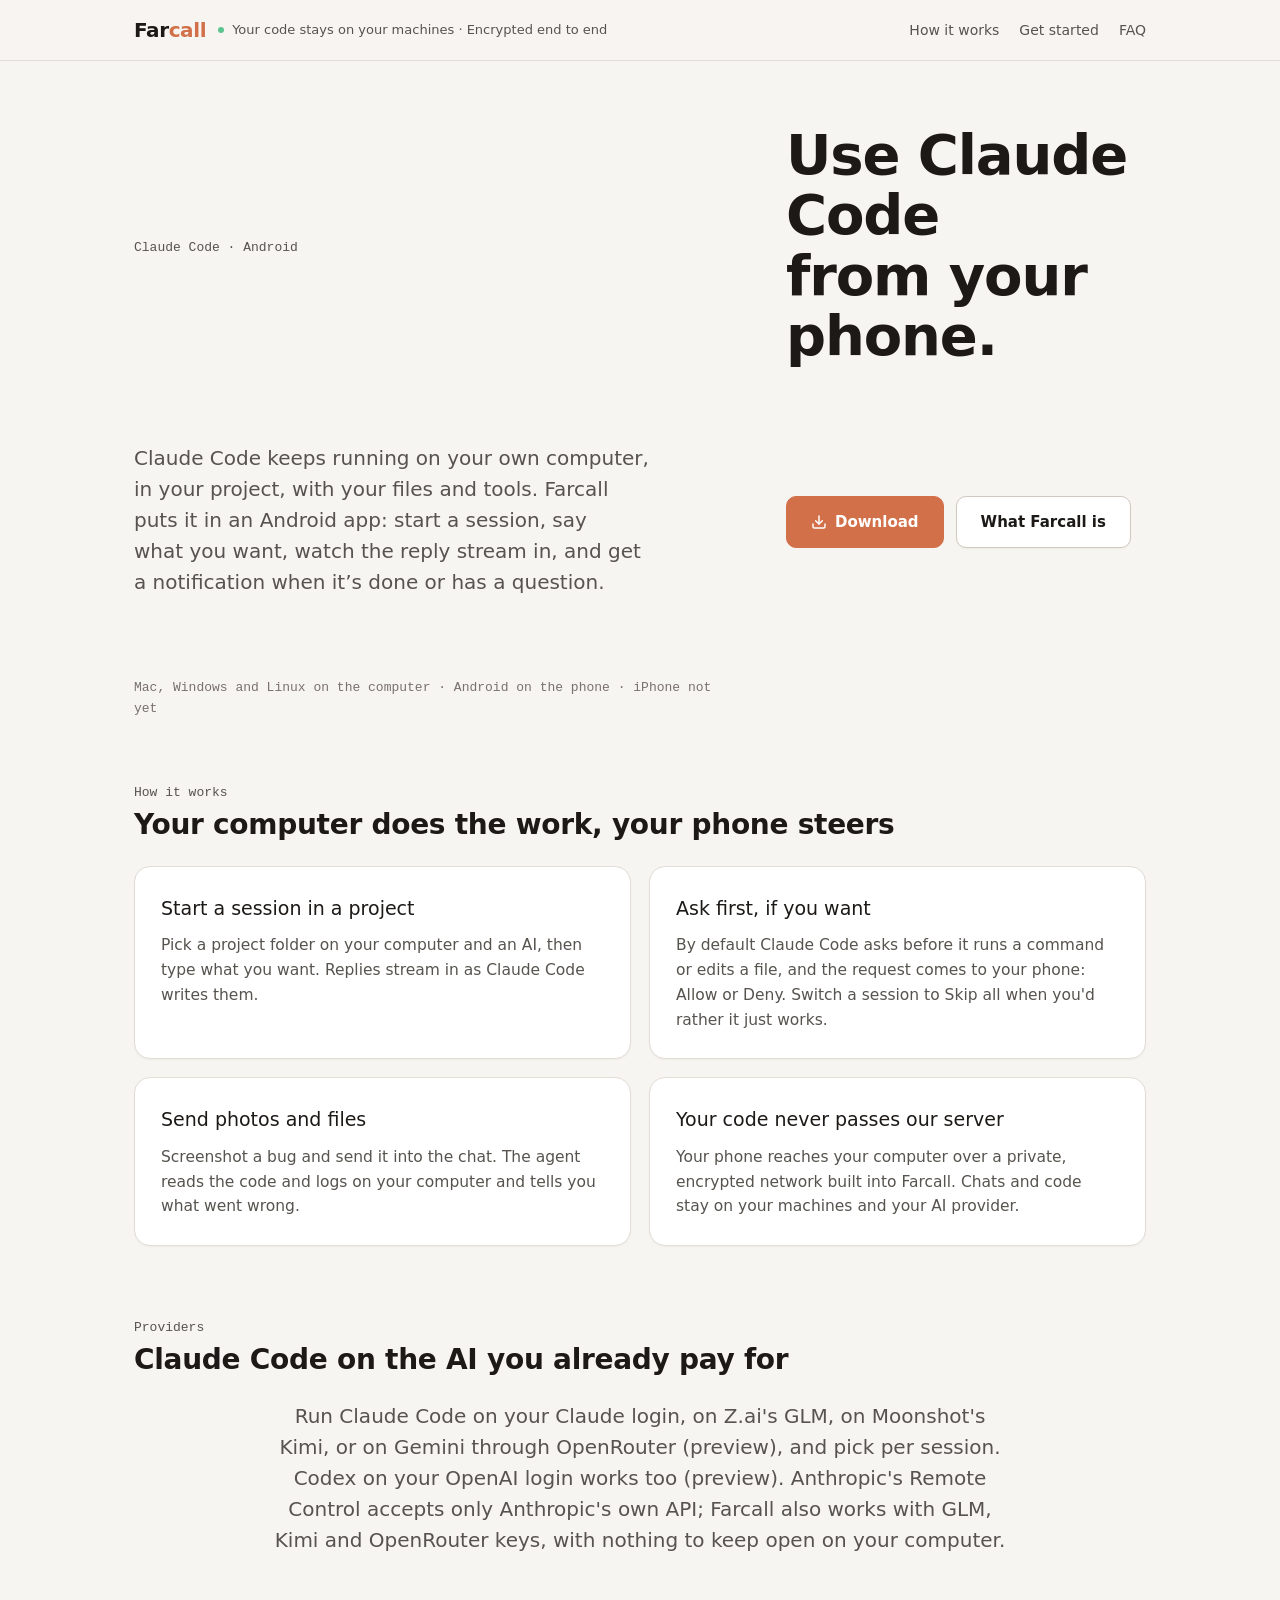
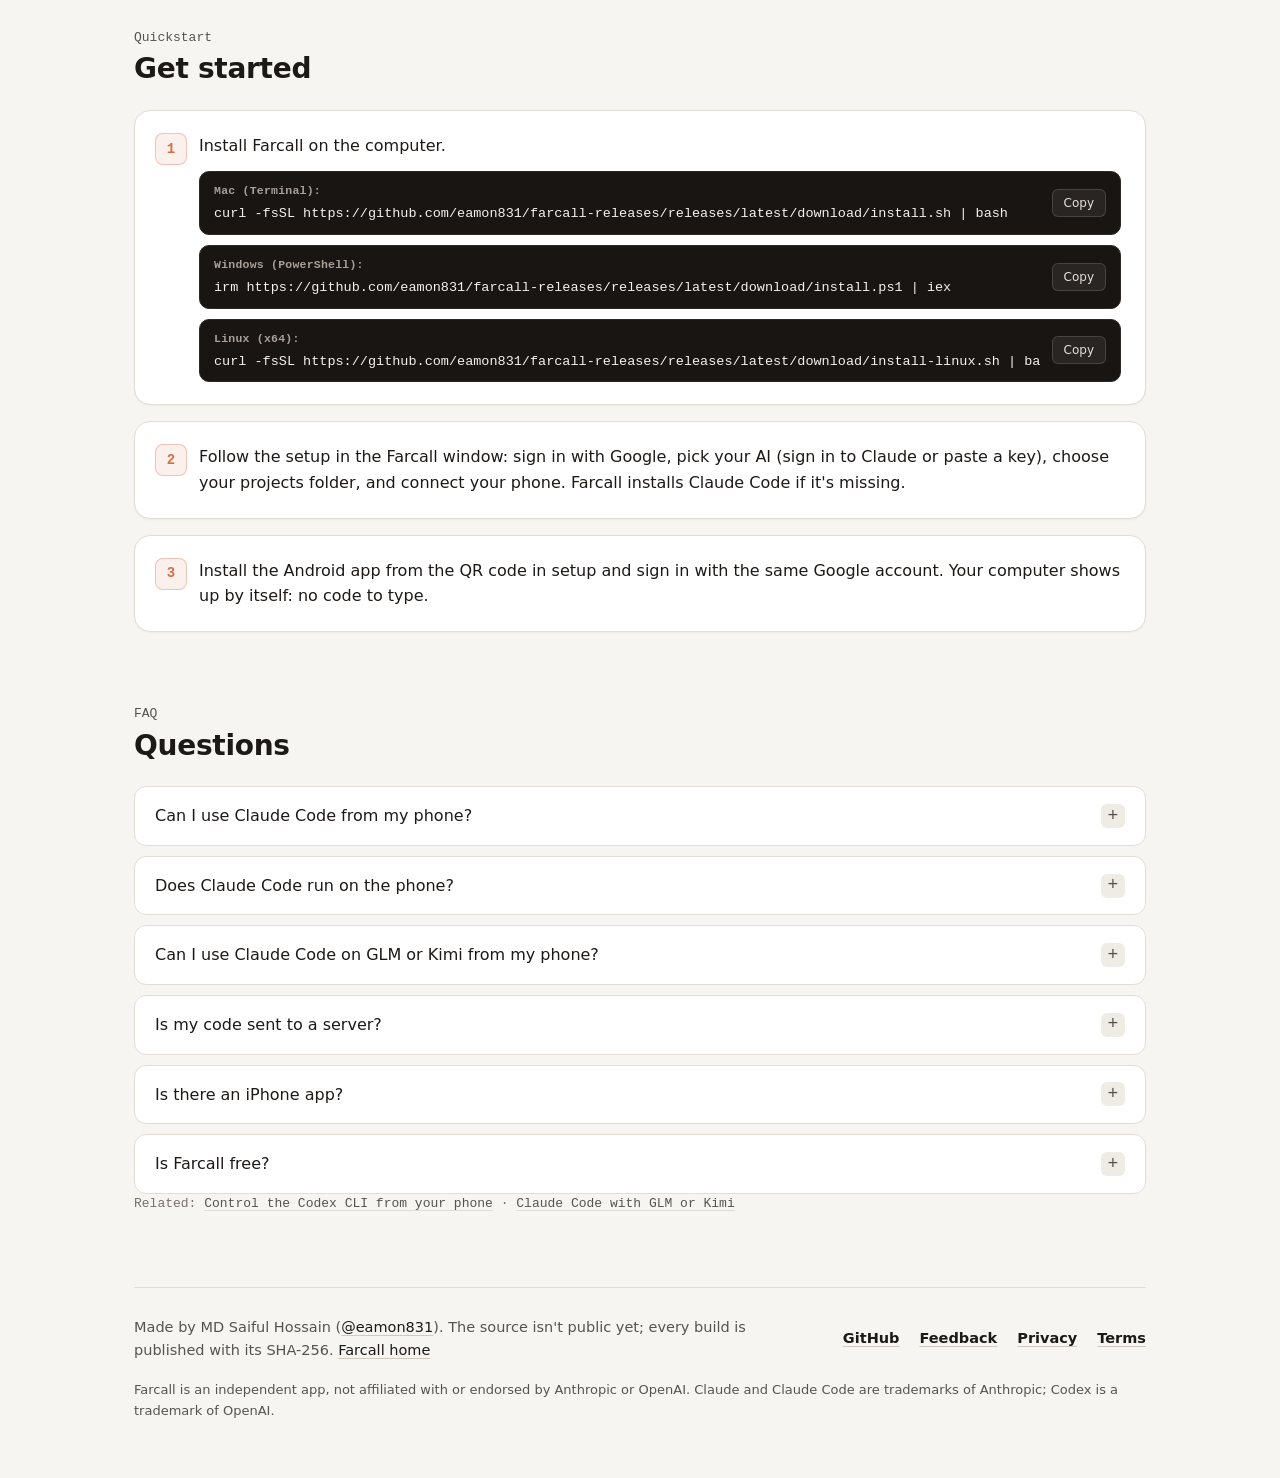
==== commit fa0c3d8a: "Site: link the three guides from the home page and from each other; Codex page titled as searched Se" ====
--- a/claude-code-from-phone/index.html
+++ b/claude-code-from-phone/index.html
@@ -144,6 +144,7 @@
       <details><summary>Is there an iPhone app?</summary><p>Not yet: the phone app is Android only for now.</p></details>
       <details><summary>Is Farcall free?</summary><p>Yes, Farcall itself is free to download. You pay your AI provider as you normally would.</p></details>
     </div>
+    <p class="aside">Related: <a href="/codex-from-phone/">Control the Codex CLI from your phone</a> · <a href="/claude-code-glm-kimi/">Claude Code with GLM or Kimi</a></p>
   </section>
 
   <footer>
--- a/site.css
+++ b/site.css
@@ -226,13 +226,14 @@
     color: var(--subtle);
     margin: 0;
   }
-  .aside a {
+  /* Links in running text: the aside's, the feature cards' and the FAQ answers' (2026-11-20). */
+  .aside a, .card p a, details p a {
     color: var(--muted);
     text-decoration: underline;
     text-underline-offset: 3px;
     text-decoration-color: var(--line);
   }
-  .aside a:hover { color: var(--fg); }
+  .aside a:hover, .card p a:hover, details p a:hover { color: var(--fg); }
 
   /* Phone Showcase Stage */
   .showcase {
